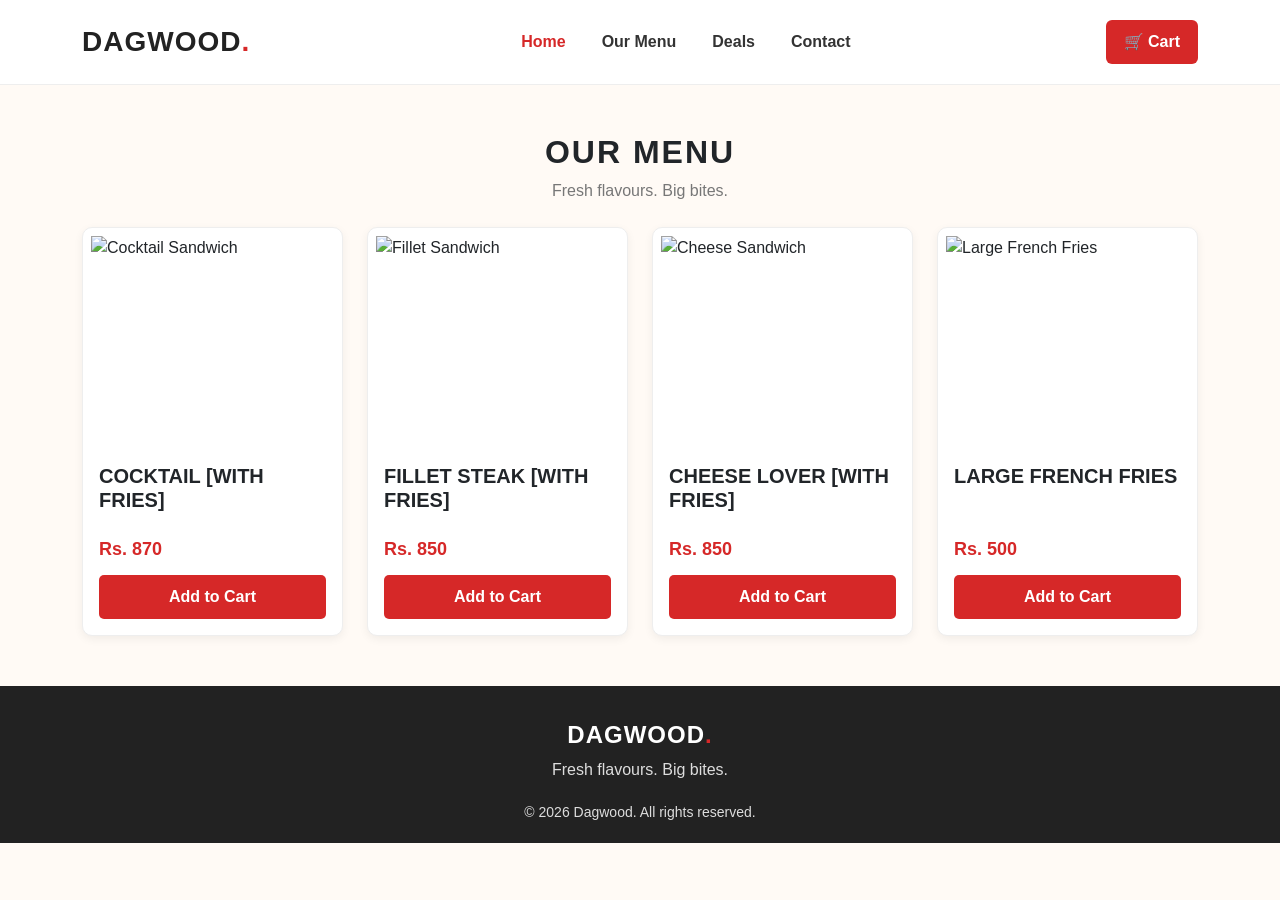
==== assignment-2/index.html @ e385b9f3 "init commit" ====
<!DOCTYPE html>
<html lang="en">
<head>
    <meta charset="UTF-8">
    <meta name="viewport" content="width=device-width, initial-scale=1.0">
    <title>Dagwood | Food Menu</title>

    <!-- Bootstrap CSS -->
    <link
        href="https://cdn.jsdelivr.net/npm/bootstrap@5.3.3/dist/css/bootstrap.min.css"
        rel="stylesheet">

    <!-- Our custom CSS -->
    <link rel="stylesheet" href="style.css">
</head>
<body>

    
<nav class="navbar navbar-expand-md dagwood-navbar">
    <div class="container">

        <!-- Logo / Brand -->
        <a class="navbar-brand" href="index.html">
            DAGWOOD<span>.</span>
        </a>

        <!-- Hamburger button for mobile -->
        <button class="navbar-toggler" type="button"
                data-bs-toggle="collapse"
                data-bs-target="#navbarMenu"
                aria-controls="navbarMenu"
                aria-expanded="false"
                aria-label="Toggle navigation">
            <span class="navbar-toggler-icon"></span>
        </button>

        <!-- Navigation links -->
        <div class="collapse navbar-collapse" id="navbarMenu">
            <ul class="navbar-nav mx-auto">
                <li class="nav-item">
                    <a class="nav-link active" href="index.html">Home</a>
                </li>

                <li class="nav-item">
                    <a class="nav-link" href="#menu">Our Menu</a>
                </li>

                <li class="nav-item">
                    <a class="nav-link" href="#deals">Deals</a>
                </li>

                <li class="nav-item">
                    <a class="nav-link" href="#contact">Contact</a>
                </li>
            </ul>

            <!-- Cart on the right -->
            <a class="cart-link" href="#cart">
                🛒 Cart
            </a>
        </div>

    </div>
</nav>

<!-- Bootstrap JavaScript: makes the hamburger button work -->
<script src="https://cdn.jsdelivr.net/npm/bootstrap@5.3.3/dist/js/bootstrap.bundle.min.js"></script>

<!---Product Grid-->
<main class="container my-5" id="menu">

    <div class="text-center mb-4">
        <h1 class="menu-title">OUR MENU</h1>
        <p class="menu-subtitle">Fresh flavours. Big bites.</p>
    </div>

    <div class="row g-4">

        <!-- Product 1 -->
        <div class="col-12 col-md-6 col-lg-3">
            <div class="product-card">
                <img src="Cocktail.jpg"
                     alt="Cocktail Sandwich">
                <div class="product-info">
                    <h5>COCKTAIL [WITH FRIES]</h5>
                    <p>Rs. 870</p>
                    <button class="add-btn">Add to Cart</button>
                </div>
            </div>
        </div>

        <!-- Product 2 -->
        <div class="col-12 col-md-6 col-lg-3">
            <div class="product-card">
                <img src="Fillet Steak.jpg"
                     alt="Fillet Sandwich">
                <div class="product-info">
                    <h5>FILLET STEAK [WITH FRIES]</h5>
                    <p>Rs. 850</p>
                    <button class="add-btn">Add to Cart</button>
                </div>
            </div>
        </div>

        <!-- Product 3 -->
        <div class="col-12 col-md-6 col-lg-3">
            <div class="product-card">
                <img src="Cheese Lover.jpg"
                     alt="Cheese Sandwich">
                <div class="product-info">
                    <h5>CHEESE LOVER [WITH FRIES]</h5>
                    <p>Rs. 850</p>
                    <button class="add-btn">Add to Cart</button>
                </div>
            </div>
        </div>

        <!-- Product 4 -->
        <div class="col-12 col-md-6 col-lg-3">
            <div class="product-card">
                <img src="Large Fries.jpg"
                     alt="Large French Fries">
                <div class="product-info">
                    <h5>LARGE FRENCH FRIES</h5>
                    <p>Rs. 500</p>
                    <button class="add-btn">Add to Cart</button>
                </div>
            </div>
        </div>

    </div>
</main>





</body>
<footer class="site-footer" id="contact">
    <div class="container text-center">
        <h4>DAGWOOD<span>.</span></h4>
        <p>Fresh flavours. Big bites.</p>
        <p class="copyright">
            &copy; 2026 Dagwood. All rights reserved.
        </p>
    </div>
</footer>

</html>
---- assignment-2/style.css ----
/* Basic page styling */
body {
    margin: 0;
    font-family: Arial, sans-serif;
    background-color: #fffaf5;
}

/* Navbar */
.dagwood-navbar {
    background-color: #ffffff;
    padding: 16px 0;
    border-bottom: 1px solid #eeeeee;
}

/* Brand name */
.navbar-brand {
    font-size: 28px;
    font-weight: 800;
    color: #222222;
    letter-spacing: 1px;
}

.navbar-brand span {
    color: #d62828;
}

/* Navigation links */
.navbar-nav .nav-link {
    color: #333333;
    font-weight: 600;
    margin: 0 10px;
}

.navbar-nav .nav-link:hover,
.navbar-nav .nav-link.active {
    color: #d62828;
}

/* Cart */
.cart-link {
    text-decoration: none;
    color: #ffffff;
    background-color: #d62828;
    padding: 10px 18px;
    border-radius: 6px;
    font-weight: 600;
}

/* Hamburger button */
.navbar-toggler {
    border-color: #dddddd;
}

.navbar-toggler:focus {
    box-shadow: none;
}

/* Mobile navbar */
@media (max-width: 767.98px) {
    .navbar-collapse {
        padding-top: 15px;
    }

    .navbar-nav .nav-link {
        margin: 5px 0;
    }

    .cart-link {
        display: inline-block;
        margin-top: 10px;
    }
}


/* Menu heading */
.menu-title {
    font-size: 32px;
    font-weight: 800;
    letter-spacing: 2px;
}

.menu-subtitle {
    color: #777777;
}

/* Product card */
.product-card {
    height: 100%;
    display: flex;
    flex-direction: column;
    background-color: #ffffff;
    border: 1px solid #eeeeee;
    border-radius: 10px;
    overflow: hidden;
    box-shadow: 0 3px 10px rgba(0, 0, 0, 0.06);
}

.product-card:hover {
    transform: translateY(-4px);
}

/* Product image */
.product-card img {
    width: 100%;
    height: 220px;
    object-fit: contain;
    display: block;
    padding: 8px;
}


/* Product details */
.product-info {
    padding: 16px;
    display: flex;
    flex-direction: column;
    flex-grow: 1;
}

/* Give every product name the same height */
.product-info h5 {
    font-weight: 700;
    margin-bottom: 12px;
    min-height: 3em;
}

/* Price */
.product-info p {
    color: #d62828;
    font-size: 18px;
    font-weight: 700;
    margin-bottom: 12px;
}

/* Keep buttons aligned at the bottom */
.add-btn {
    width: 100%;
    margin-top: auto;
    padding: 10px;
    background-color: #d62828;
    color: white;
    border: none;
    border-radius: 5px;
    font-weight: 600;
    cursor: pointer;
}

.add-btn:hover {
    background-color: #a91e1e;
}


/* Add to Cart button */
.add-btn {
    width: 100%;
    padding: 10px;
    background-color: #d62828;
    color: white;
    border: none;
    border-radius: 5px;
    font-weight: 600;
    cursor: pointer;
}

.add-btn:hover {
    background-color: #a91e1e;
}


/* Footer */
.site-footer {
    background-color: #222222;
    color: #ffffff;
    padding: 35px 0 20px;
    margin-top: 50px;
}

.site-footer h4 {
    font-weight: 800;
    letter-spacing: 1px;
}

.site-footer h4 span {
    color: #d62828;
}

.site-footer p {
    color: #dddddd;
}

.site-footer .copyright {
    font-size: 14px;
    margin-top: 20px;
    margin-bottom: 0;
}
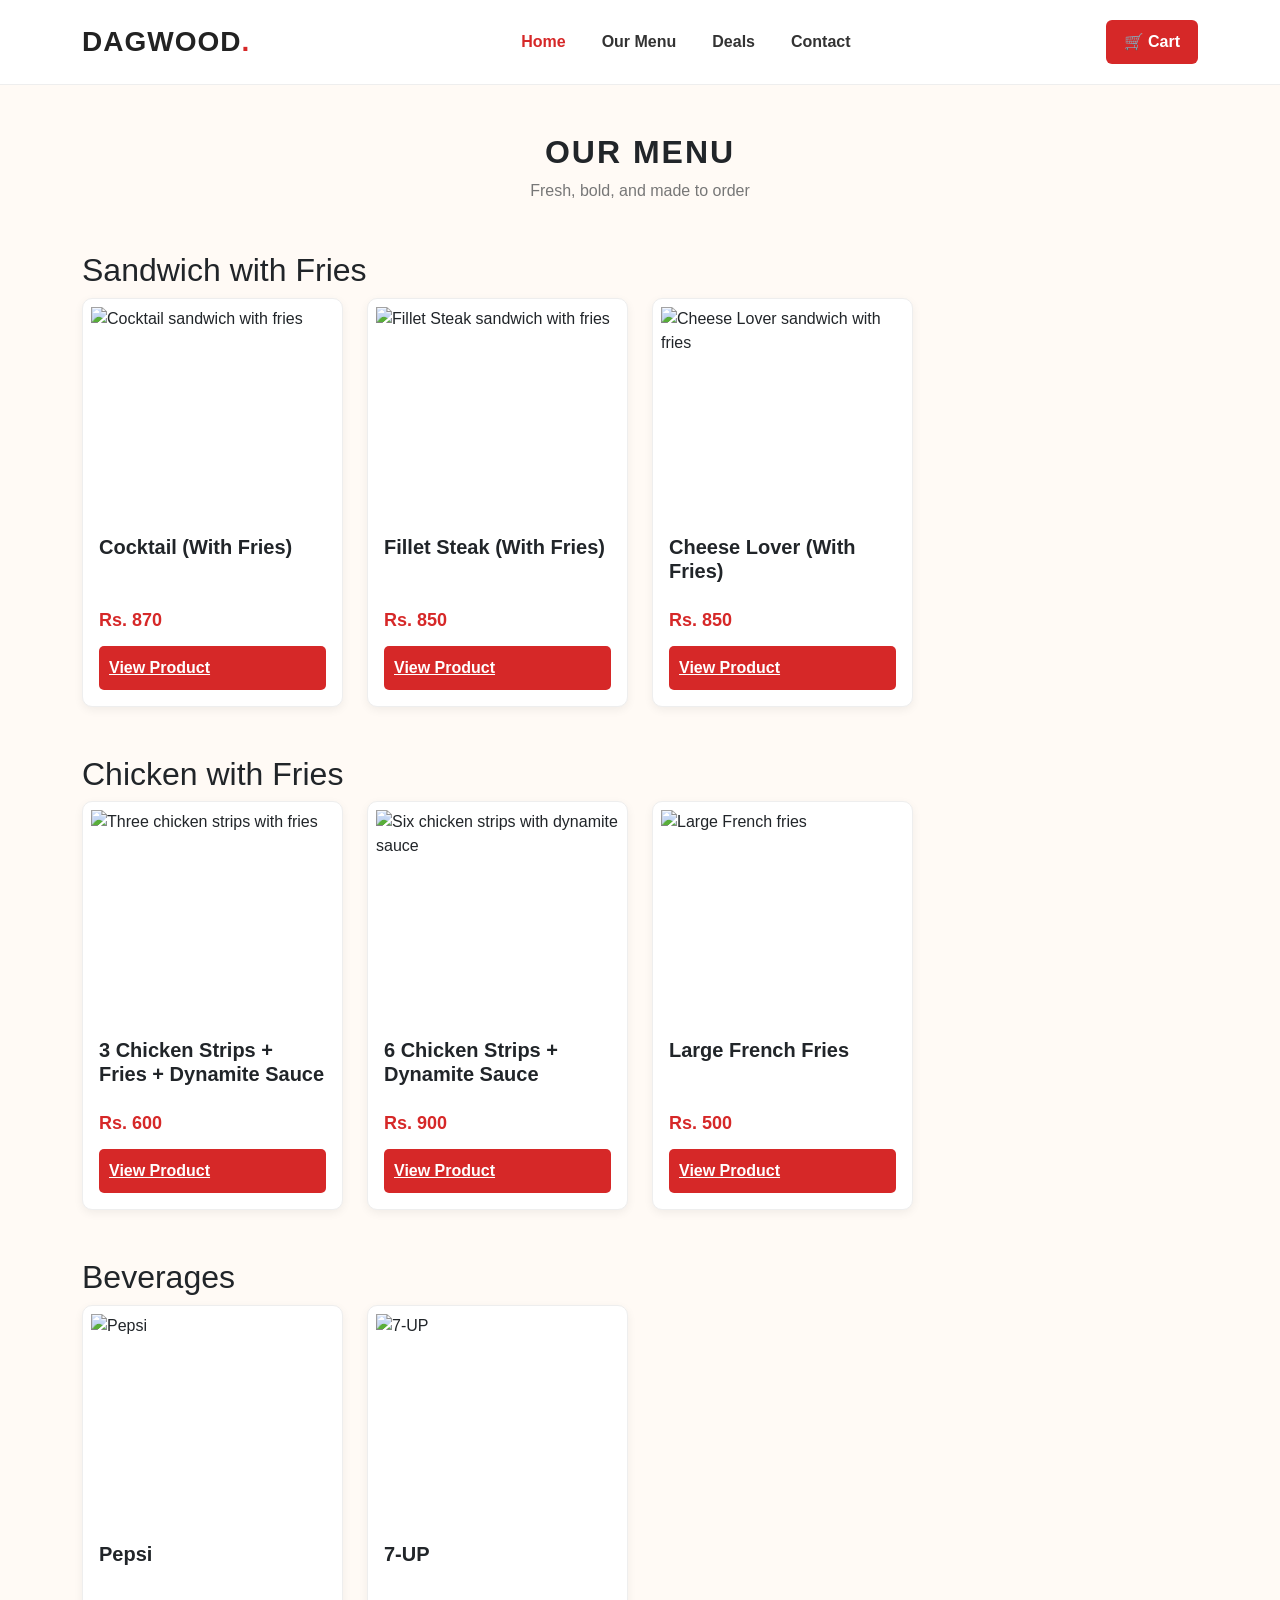
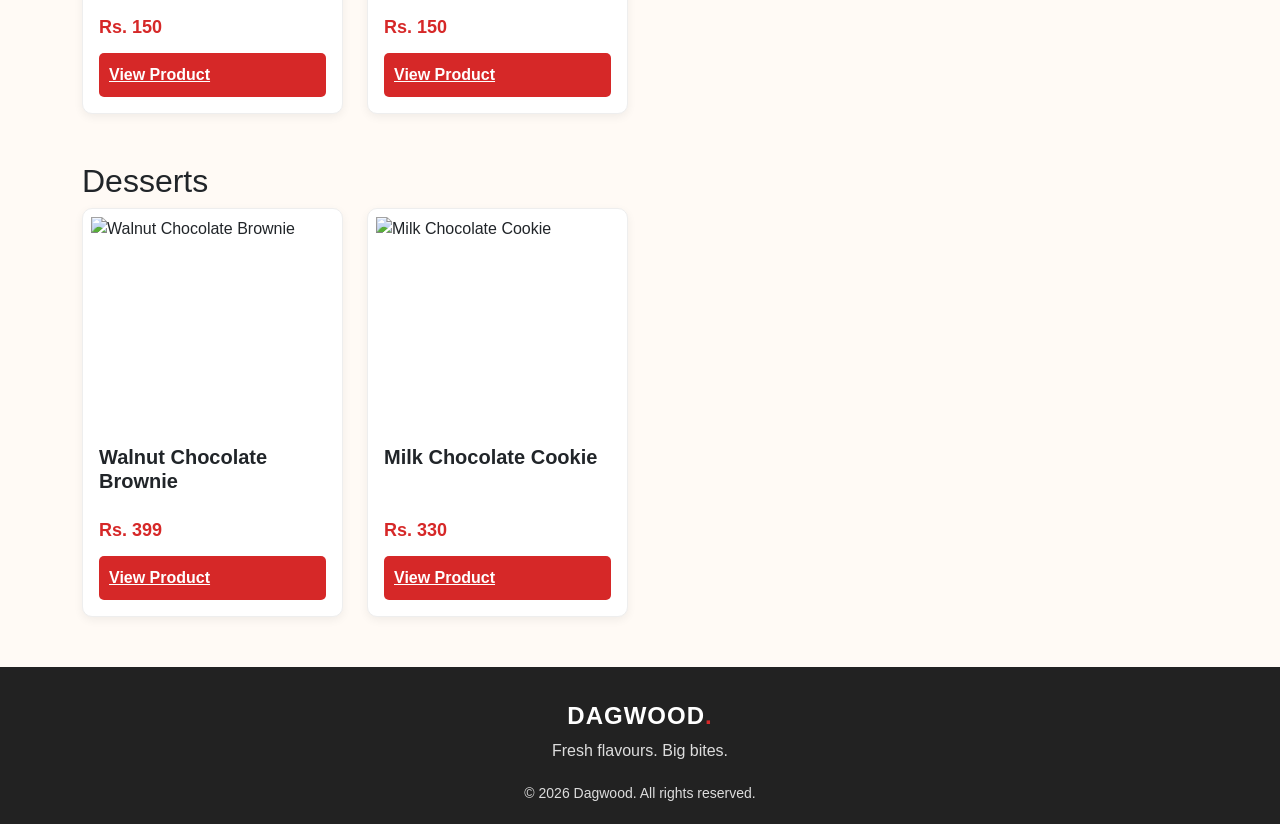
==== commit bdc8a189: "replaced main section" ====
--- a/assignment-2/index.html
+++ b/assignment-2/index.html
@@ -70,68 +70,188 @@
 <!---Product Grid-->
 <main class="container my-5" id="menu">
 
-    <div class="text-center mb-4">
+    <div class="text-center mb-5">
         <h1 class="menu-title">OUR MENU</h1>
-        <p class="menu-subtitle">Fresh flavours. Big bites.</p>
+        <p class="menu-subtitle">
+            Fresh, bold, and made to order
+        </p>
     </div>
 
-    <div class="row g-4">
-
-        <!-- Product 1 -->
-        <div class="col-12 col-md-6 col-lg-3">
-            <div class="product-card">
-                <img src="Cocktail.jpg"
-                     alt="Cocktail Sandwich">
-                <div class="product-info">
-                    <h5>COCKTAIL [WITH FRIES]</h5>
-                    <p>Rs. 870</p>
-                    <button class="add-btn">Add to Cart</button>
-                </div>
-            </div>
-        </div>
-
-        <!-- Product 2 -->
-        <div class="col-12 col-md-6 col-lg-3">
-            <div class="product-card">
-                <img src="Fillet Steak.jpg"
-                     alt="Fillet Sandwich">
-                <div class="product-info">
-                    <h5>FILLET STEAK [WITH FRIES]</h5>
-                    <p>Rs. 850</p>
-                    <button class="add-btn">Add to Cart</button>
-                </div>
-            </div>
-        </div>
-
-        <!-- Product 3 -->
-        <div class="col-12 col-md-6 col-lg-3">
-            <div class="product-card">
-                <img src="Cheese Lover.jpg"
-                     alt="Cheese Sandwich">
-                <div class="product-info">
-                    <h5>CHEESE LOVER [WITH FRIES]</h5>
-                    <p>Rs. 850</p>
-                    <button class="add-btn">Add to Cart</button>
-                </div>
-            </div>
-        </div>
-
-        <!-- Product 4 -->
-        <div class="col-12 col-md-6 col-lg-3">
-            <div class="product-card">
-                <img src="Large Fries.jpg"
-                     alt="Large French Fries">
-                <div class="product-info">
-                    <h5>LARGE FRENCH FRIES</h5>
-                    <p>Rs. 500</p>
-                    <button class="add-btn">Add to Cart</button>
-                </div>
-            </div>
-        </div>
-
-    </div>
+    <!-- CATEGORY 1: SANDWICHES -->
+    <section class="menu-category mb-5" id="sandwiches">
+        <h2 class="category-title">Sandwich with Fries</h2>
+
+        <div class="row g-4">
+
+            <div class="col-12 col-md-6 col-lg-3">
+                <div class="product-card">
+                    <img src="images/cocktail.jpg"
+                         alt="Cocktail sandwich with fries">
+                    <div class="product-info">
+                        <h5>Cocktail (With Fries)</h5>
+                        <p>Rs. 870</p>
+                        <a href="product.html" class="add-btn">
+                            View Product
+                        </a>
+                    </div>
+                </div>
+            </div>
+
+            <div class="col-12 col-md-6 col-lg-3">
+                <div class="product-card">
+                    <img src="images/fillet-steak.jpg"
+                         alt="Fillet Steak sandwich with fries">
+                    <div class="product-info">
+                        <h5>Fillet Steak (With Fries)</h5>
+                        <p>Rs. 850</p>
+                        <a href="product.html" class="add-btn">
+                            View Product
+                        </a>
+                    </div>
+                </div>
+            </div>
+
+            <div class="col-12 col-md-6 col-lg-3">
+                <div class="product-card">
+                    <img src="images/cheese-lover.jpg"
+                         alt="Cheese Lover sandwich with fries">
+                    <div class="product-info">
+                        <h5>Cheese Lover (With Fries)</h5>
+                        <p>Rs. 850</p>
+                        <a href="product.html" class="add-btn">
+                            View Product
+                        </a>
+                    </div>
+                </div>
+            </div>
+
+        </div>
+    </section>
+
+    <!-- CATEGORY 2: CHICKEN AND FRIES -->
+    <section class="menu-category mb-5" id="chicken">
+        <h2 class="category-title">Chicken with Fries</h2>
+
+        <div class="row g-4">
+
+            <div class="col-12 col-md-6 col-lg-3">
+                <div class="product-card">
+                    <img src="images/chicken-strips-3.jpg"
+                         alt="Three chicken strips with fries">
+                    <div class="product-info">
+                        <h5>3 Chicken Strips + Fries + Dynamite Sauce</h5>
+                        <p>Rs. 600</p>
+                        <a href="product.html" class="add-btn">
+                            View Product
+                        </a>
+                    </div>
+                </div>
+            </div>
+
+            <div class="col-12 col-md-6 col-lg-3">
+                <div class="product-card">
+                    <img src="images/chicken-strips-6.jpg"
+                         alt="Six chicken strips with dynamite sauce">
+                    <div class="product-info">
+                        <h5>6 Chicken Strips + Dynamite Sauce</h5>
+                        <p>Rs. 900</p>
+                        <a href="product.html" class="add-btn">
+                            View Product
+                        </a>
+                    </div>
+                </div>
+            </div>
+
+            <div class="col-12 col-md-6 col-lg-3">
+                <div class="product-card">
+                    <img src="images/large-fries.jpg"
+                         alt="Large French fries">
+                    <div class="product-info">
+                        <h5>Large French Fries</h5>
+                        <p>Rs. 500</p>
+                        <a href="product.html" class="add-btn">
+                            View Product
+                        </a>
+                    </div>
+                </div>
+            </div>
+
+        </div>
+    </section>
+
+    <!-- CATEGORY 3: BEVERAGES -->
+    <section class="menu-category mb-5" id="beverages">
+        <h2 class="category-title">Beverages</h2>
+
+        <div class="row g-4">
+
+            <div class="col-12 col-md-6 col-lg-3">
+                <div class="product-card">
+                    <img src="images/pepsi.jpg" alt="Pepsi">
+                    <div class="product-info">
+                        <h5>Pepsi</h5>
+                        <p>Rs. 150</p>
+                        <a href="product.html" class="add-btn">
+                            View Product
+                        </a>
+                    </div>
+                </div>
+            </div>
+
+            <div class="col-12 col-md-6 col-lg-3">
+                <div class="product-card">
+                    <img src="images/7up.jpg" alt="7-UP">
+                    <div class="product-info">
+                        <h5>7-UP</h5>
+                        <p>Rs. 150</p>
+                        <a href="product.html" class="add-btn">
+                            View Product
+                        </a>
+                    </div>
+                </div>
+            </div>
+
+        </div>
+    </section>
+
+    <!-- CATEGORY 4: DESSERTS -->
+    <section class="menu-category mb-5" id="desserts">
+        <h2 class="category-title">Desserts</h2>
+
+        <div class="row g-4">
+
+            <div class="col-12 col-md-6 col-lg-3">
+                <div class="product-card">
+                    <img src="images/walnut-brownie.jpg"
+                         alt="Walnut Chocolate Brownie">
+                    <div class="product-info">
+                        <h5>Walnut Chocolate Brownie</h5>
+                        <p>Rs. 399</p>
+                        <a href="product.html" class="add-btn">
+                            View Product
+                        </a>
+                    </div>
+                </div>
+            </div>
+
+            <div class="col-12 col-md-6 col-lg-3">
+                <div class="product-card">
+                    <img src="images/chocolate-cookie.jpg"
+                         alt="Milk Chocolate Cookie">
+                    <div class="product-info">
+                        <h5>Milk Chocolate Cookie</h5>
+                        <p>Rs. 330</p>
+                        <a href="product.html" class="add-btn">
+                            View Product
+                        </a>
+                    </div>
+                </div>
+            </div>
+
+        </div>
+    </section>
+
 </main>
-
 
 
 
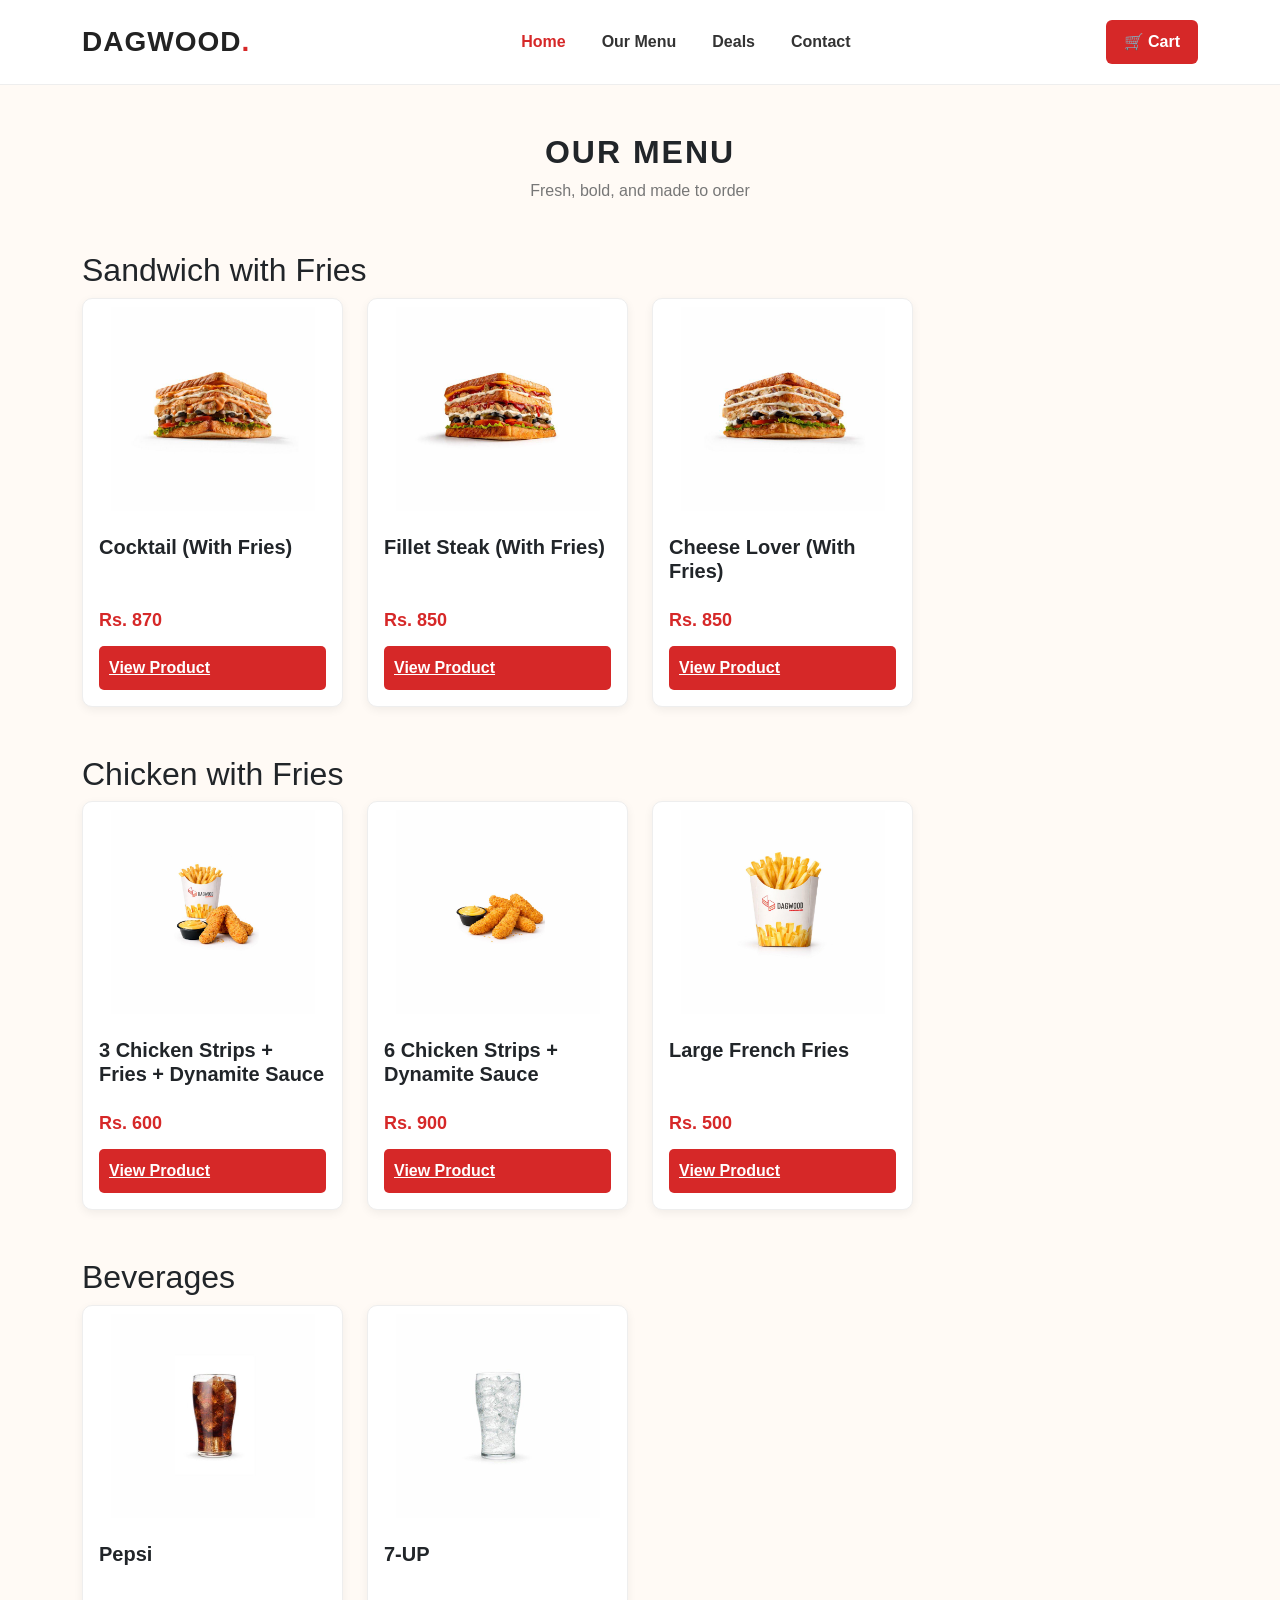
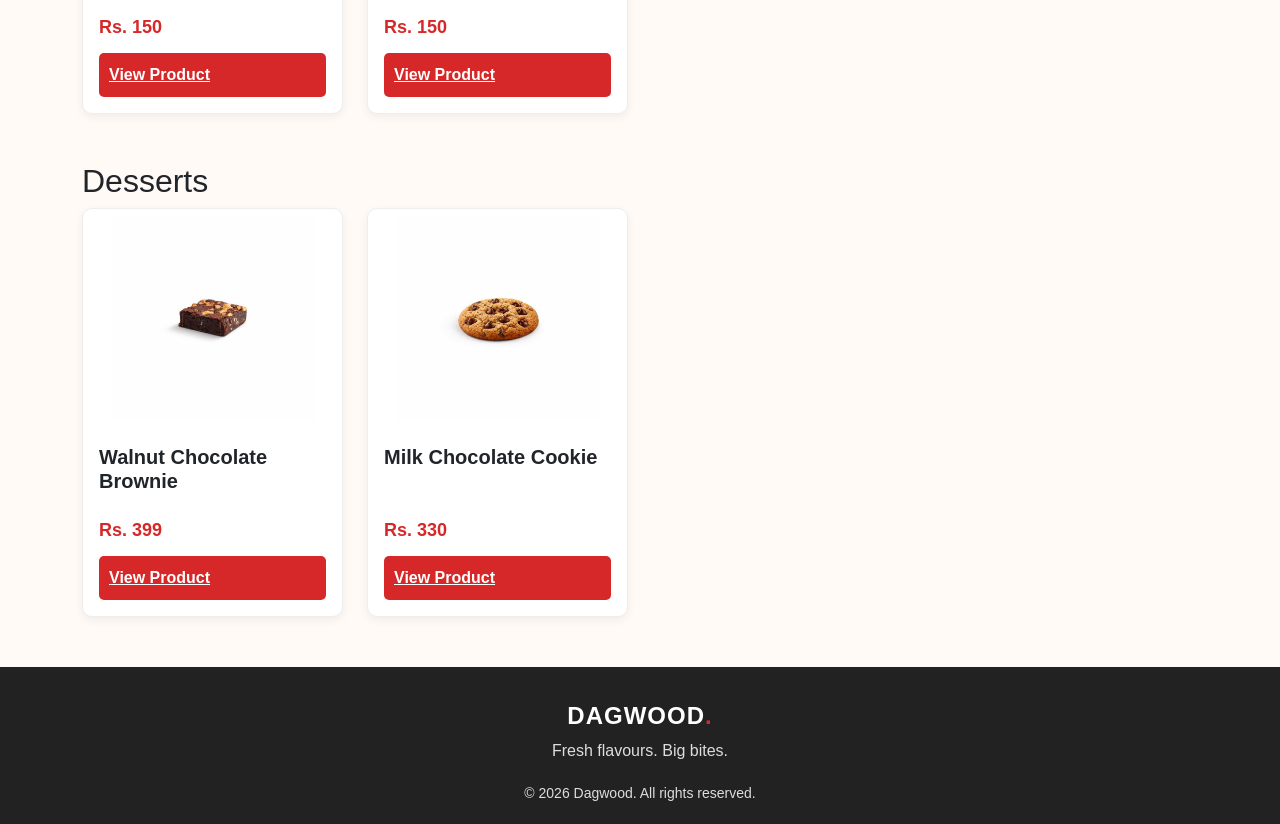
==== commit 24a250c3: "replaced imgs w ref site ones" ====
--- a/assignment-2/index.html
+++ b/assignment-2/index.html
@@ -85,7 +85,7 @@
 
             <div class="col-12 col-md-6 col-lg-3">
                 <div class="product-card">
-                    <img src="images/cocktail.jpg"
+                    <img src="Cocktail.jpg"
                          alt="Cocktail sandwich with fries">
                     <div class="product-info">
                         <h5>Cocktail (With Fries)</h5>
@@ -99,7 +99,7 @@
 
             <div class="col-12 col-md-6 col-lg-3">
                 <div class="product-card">
-                    <img src="images/fillet-steak.jpg"
+                    <img src="Fillet Steak.jpg"
                          alt="Fillet Steak sandwich with fries">
                     <div class="product-info">
                         <h5>Fillet Steak (With Fries)</h5>
@@ -113,7 +113,7 @@
 
             <div class="col-12 col-md-6 col-lg-3">
                 <div class="product-card">
-                    <img src="images/cheese-lover.jpg"
+                    <img src="Cheese Lover.jpg"
                          alt="Cheese Lover sandwich with fries">
                     <div class="product-info">
                         <h5>Cheese Lover (With Fries)</h5>
@@ -136,7 +136,7 @@
 
             <div class="col-12 col-md-6 col-lg-3">
                 <div class="product-card">
-                    <img src="images/chicken-strips-3.jpg"
+                    <img src="chicken tenders + fries.jpg"
                          alt="Three chicken strips with fries">
                     <div class="product-info">
                         <h5>3 Chicken Strips + Fries + Dynamite Sauce</h5>
@@ -150,7 +150,7 @@
 
             <div class="col-12 col-md-6 col-lg-3">
                 <div class="product-card">
-                    <img src="images/chicken-strips-6.jpg"
+                    <img src="chicken tenders6.jpg"
                          alt="Six chicken strips with dynamite sauce">
                     <div class="product-info">
                         <h5>6 Chicken Strips + Dynamite Sauce</h5>
@@ -164,7 +164,7 @@
 
             <div class="col-12 col-md-6 col-lg-3">
                 <div class="product-card">
-                    <img src="images/large-fries.jpg"
+                    <img src="Large Fries.jpg"
                          alt="Large French fries">
                     <div class="product-info">
                         <h5>Large French Fries</h5>
@@ -187,7 +187,7 @@
 
             <div class="col-12 col-md-6 col-lg-3">
                 <div class="product-card">
-                    <img src="images/pepsi.jpg" alt="Pepsi">
+                    <img src="pepsi.jpg" alt="Pepsi">
                     <div class="product-info">
                         <h5>Pepsi</h5>
                         <p>Rs. 150</p>
@@ -200,7 +200,7 @@
 
             <div class="col-12 col-md-6 col-lg-3">
                 <div class="product-card">
-                    <img src="images/7up.jpg" alt="7-UP">
+                    <img src="7up.jpg" alt="7-UP">
                     <div class="product-info">
                         <h5>7-UP</h5>
                         <p>Rs. 150</p>
@@ -222,7 +222,7 @@
 
             <div class="col-12 col-md-6 col-lg-3">
                 <div class="product-card">
-                    <img src="images/walnut-brownie.jpg"
+                    <img src="Walnut Brownie.jpg"
                          alt="Walnut Chocolate Brownie">
                     <div class="product-info">
                         <h5>Walnut Chocolate Brownie</h5>
@@ -236,7 +236,7 @@
 
             <div class="col-12 col-md-6 col-lg-3">
                 <div class="product-card">
-                    <img src="images/chocolate-cookie.jpg"
+                    <img src="milk chocolate cookie.jpg"
                          alt="Milk Chocolate Cookie">
                     <div class="product-info">
                         <h5>Milk Chocolate Cookie</h5>
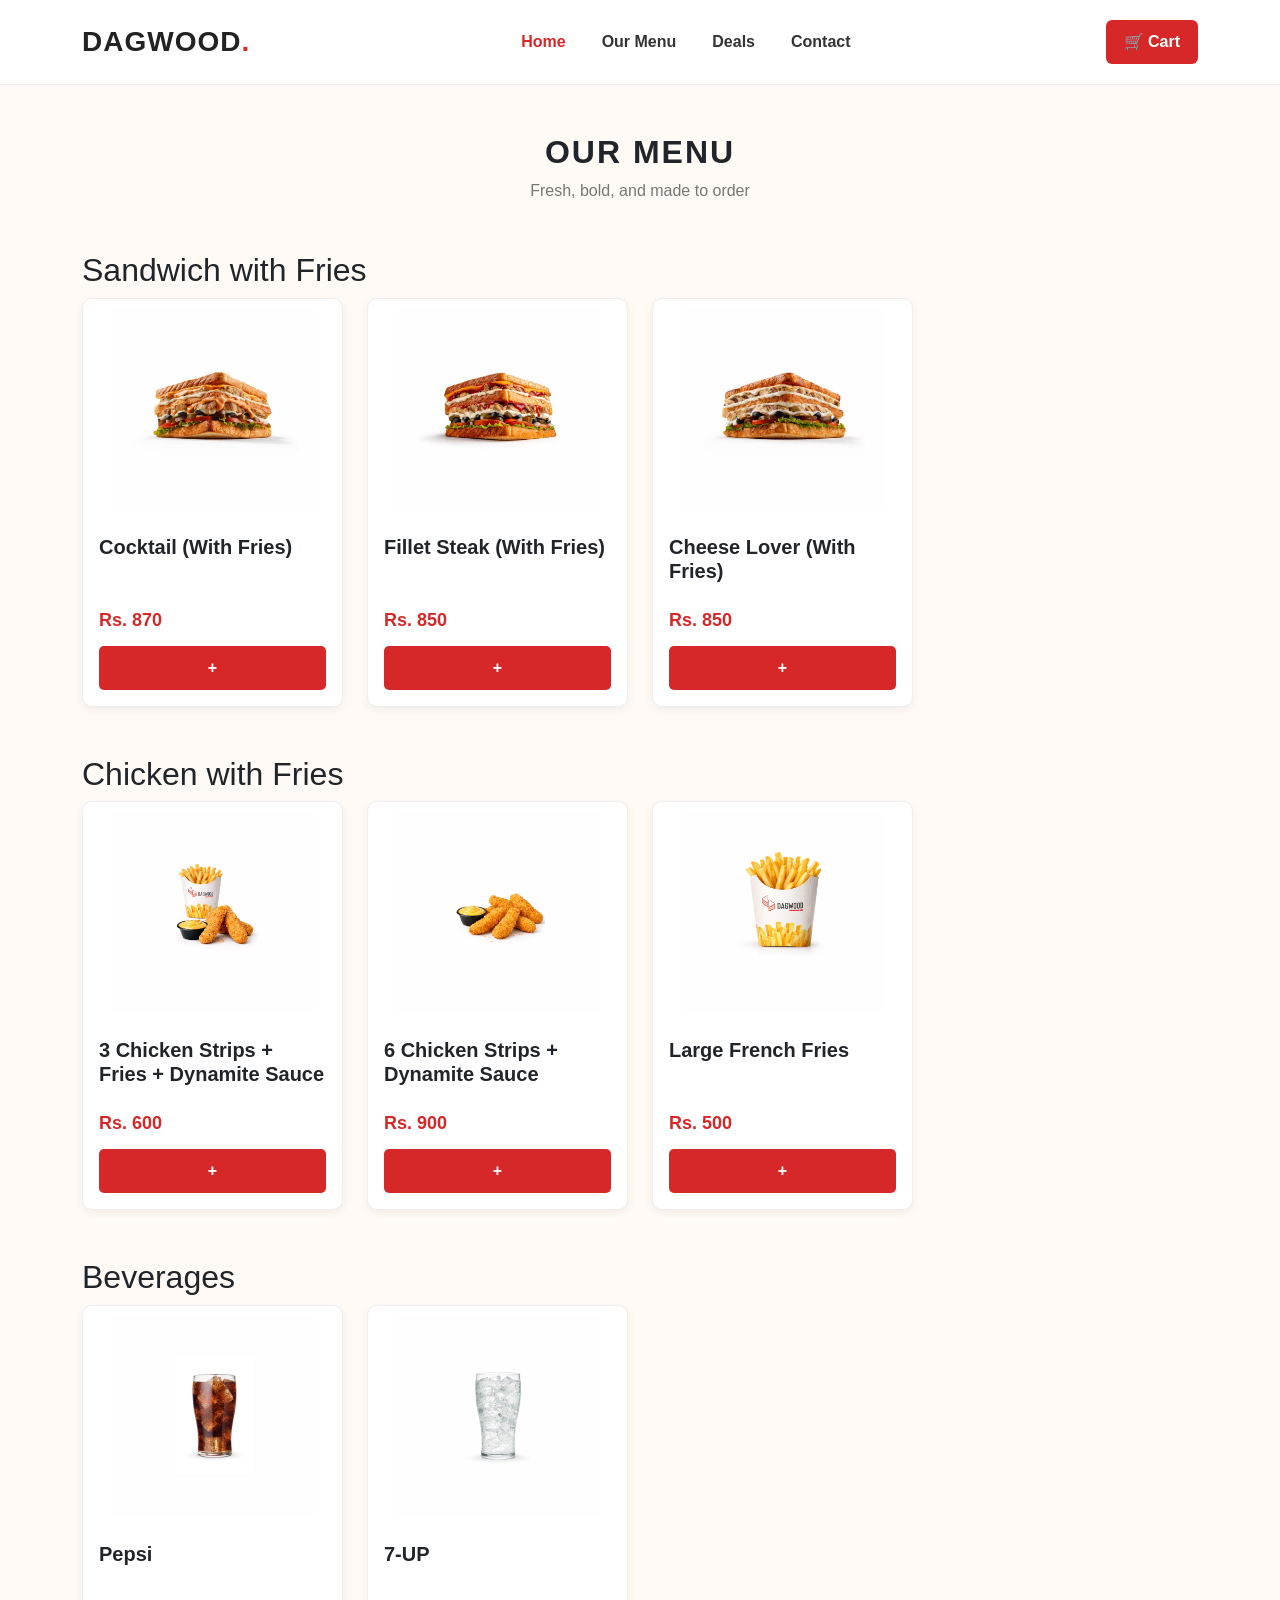
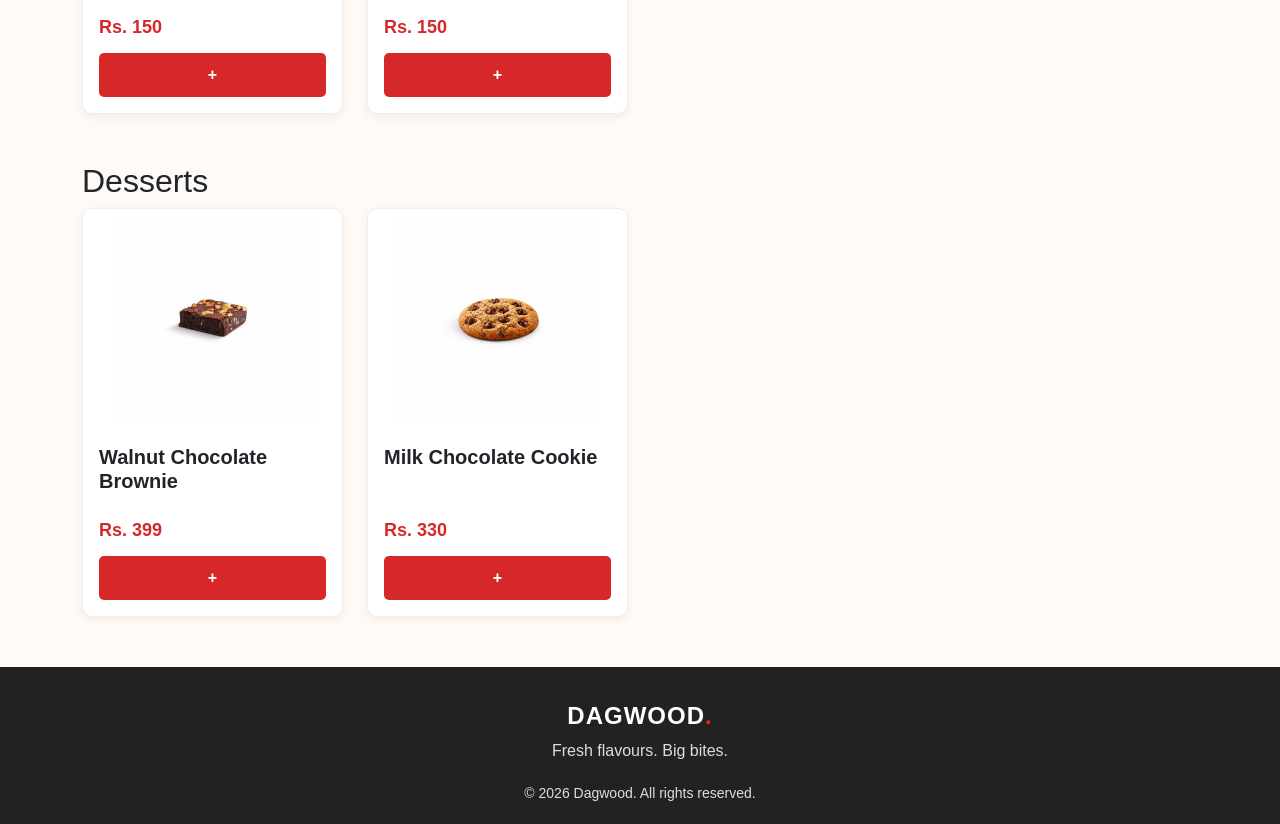
==== commit 7e7c2b17: "fixed alot of mistakes" ====
--- a/assignment-2/index.html
+++ b/assignment-2/index.html
@@ -64,9 +64,6 @@
     </div>
 </nav>
 
-<!-- Bootstrap JavaScript: makes the hamburger button work -->
-<script src="https://cdn.jsdelivr.net/npm/bootstrap@5.3.3/dist/js/bootstrap.bundle.min.js"></script>
-
 <!---Product Grid-->
 <main class="container my-5" id="menu">
 
@@ -85,42 +82,45 @@
 
             <div class="col-12 col-md-6 col-lg-3">
                 <div class="product-card">
-                    <img src="Cocktail.jpg"
+                    <img src="imgs/Cocktail.jpg"
                          alt="Cocktail sandwich with fries">
                     <div class="product-info">
                         <h5>Cocktail (With Fries)</h5>
-                        <p>Rs. 870</p>
-                        <a href="product.html" class="add-btn">
-                            View Product
-                        </a>
-                    </div>
-                </div>
-            </div>
-
-            <div class="col-12 col-md-6 col-lg-3">
-                <div class="product-card">
-                    <img src="Fillet Steak.jpg"
+                        <div class="product-price-row">
+    <p>Rs. 870</p>
+    <button class="add-btn" type="button"
+            aria-label="Add Cocktail to cart">+</button>
+</div>
+                    </div>
+                </div>
+            </div>
+
+            <div class="col-12 col-md-6 col-lg-3">
+                <div class="product-card">
+                    <img src="imgs/Fillet Steak.jpg"
                          alt="Fillet Steak sandwich with fries">
                     <div class="product-info">
                         <h5>Fillet Steak (With Fries)</h5>
-                        <p>Rs. 850</p>
-                        <a href="product.html" class="add-btn">
-                            View Product
-                        </a>
-                    </div>
-                </div>
-            </div>
-
-            <div class="col-12 col-md-6 col-lg-3">
-                <div class="product-card">
-                    <img src="Cheese Lover.jpg"
+                        <div class="product-price-row">
+    <p>Rs. 850</p>
+    <button class="add-btn" type="button"
+            aria-label="Add Fillet Steak to cart">+</button>
+</div>
+                    </div>
+                </div>
+            </div>
+
+            <div class="col-12 col-md-6 col-lg-3">
+                <div class="product-card">
+                    <img src="imgs/Cheese Lover.jpg"
                          alt="Cheese Lover sandwich with fries">
                     <div class="product-info">
                         <h5>Cheese Lover (With Fries)</h5>
-                        <p>Rs. 850</p>
-                        <a href="product.html" class="add-btn">
-                            View Product
-                        </a>
+                        <div class="product-price-row">
+    <p>Rs. 850</p>
+    <button class="add-btn" type="button"
+            aria-label="Add Cheese Lover to cart">+</button>
+</div>
                     </div>
                 </div>
             </div>
@@ -136,42 +136,46 @@
 
             <div class="col-12 col-md-6 col-lg-3">
                 <div class="product-card">
-                    <img src="chicken tenders + fries.jpg"
+                    <img src="imgs/chicken tenders + fries.jpg"
                          alt="Three chicken strips with fries">
                     <div class="product-info">
                         <h5>3 Chicken Strips + Fries + Dynamite Sauce</h5>
-                        <p>Rs. 600</p>
-                        <a href="product.html" class="add-btn">
-                            View Product
-                        </a>
-                    </div>
-                </div>
-            </div>
-
-            <div class="col-12 col-md-6 col-lg-3">
-                <div class="product-card">
-                    <img src="chicken tenders6.jpg"
+                        <div class="product-price-row">
+                            <p>Rs. 600</p>
+                            <button class="add-btn" type="button"
+                                aria-label="Add 3 chicken strips to cart">+</button>
+                            </div>
+                    </div>
+                </div>
+            </div>
+
+            <div class="col-12 col-md-6 col-lg-3">
+                <div class="product-card">
+                    <img src="imgs/chicken tenders6.jpg"
                          alt="Six chicken strips with dynamite sauce">
                     <div class="product-info">
                         <h5>6 Chicken Strips + Dynamite Sauce</h5>
-                        <p>Rs. 900</p>
-                        <a href="product.html" class="add-btn">
-                            View Product
-                        </a>
-                    </div>
-                </div>
-            </div>
-
-            <div class="col-12 col-md-6 col-lg-3">
-                <div class="product-card">
-                    <img src="Large Fries.jpg"
-                         alt="Large French fries">
+                        <div class="product-price-row">
+                            <p>Rs. 900</p>
+                            <button class="add-btn" type="button"
+                                aria-label="Add 6 chicken strips to cart">+</button>
+                        </div>
+                    </div>
+                </div>
+            </div>
+
+            <div class="col-12 col-md-6 col-lg-3">
+                <div class="product-card">
+                    <img src="imgs/Large Fries.jpg" alt="Large French fries">
+
                     <div class="product-info">
                         <h5>Large French Fries</h5>
-                        <p>Rs. 500</p>
-                        <a href="product.html" class="add-btn">
-                            View Product
-                        </a>
+
+                            <div class="product-price-row">
+                                <p>Rs. 500</p>
+                                <button class="add-btn" type="button"
+                                    aria-label="Add Large Fries to cart">+</button>
+                            </div>
                     </div>
                 </div>
             </div>
@@ -187,26 +191,28 @@
 
             <div class="col-12 col-md-6 col-lg-3">
                 <div class="product-card">
-                    <img src="pepsi.jpg" alt="Pepsi">
+                    <img src="imgs/pepsi.jpg" alt="Pepsi">
                     <div class="product-info">
                         <h5>Pepsi</h5>
-                        <p>Rs. 150</p>
-                        <a href="product.html" class="add-btn">
-                            View Product
-                        </a>
-                    </div>
-                </div>
-            </div>
-
-            <div class="col-12 col-md-6 col-lg-3">
-                <div class="product-card">
-                    <img src="7up.jpg" alt="7-UP">
+                        <div class="product-price-row">
+    <p>Rs. 150</p>
+    <button class="add-btn" type="button"
+            aria-label="Add Pepsi to cart">+</button>
+</div>
+                    </div>
+                </div>
+            </div>
+
+            <div class="col-12 col-md-6 col-lg-3">
+                <div class="product-card">
+                    <img src="imgs/7up.jpg" alt="7-UP">
                     <div class="product-info">
                         <h5>7-UP</h5>
-                        <p>Rs. 150</p>
-                        <a href="product.html" class="add-btn">
-                            View Product
-                        </a>
+                       <div class="product-price-row">
+    <p>Rs. 150</p>
+    <button class="add-btn" type="button"
+            aria-label="Add 7-UP to cart">+</button>
+</div>
                     </div>
                 </div>
             </div>
@@ -222,28 +228,30 @@
 
             <div class="col-12 col-md-6 col-lg-3">
                 <div class="product-card">
-                    <img src="Walnut Brownie.jpg"
+                    <img src="imgs/Walnut Brownie.jpg"
                          alt="Walnut Chocolate Brownie">
                     <div class="product-info">
                         <h5>Walnut Chocolate Brownie</h5>
-                        <p>Rs. 399</p>
-                        <a href="product.html" class="add-btn">
-                            View Product
-                        </a>
-                    </div>
-                </div>
-            </div>
-
-            <div class="col-12 col-md-6 col-lg-3">
-                <div class="product-card">
-                    <img src="milk chocolate cookie.jpg"
+                        <div class="product-price-row">
+    <p>Rs. 399</p>
+    <button class="add-btn" type="button"
+            aria-label="Add Walnut Chocolate Brownie to cart">+</button>
+</div>
+                    </div>
+                </div>
+            </div>
+
+            <div class="col-12 col-md-6 col-lg-3">
+                <div class="product-card">
+                    <img src="imgs/milk chocolate cookie.jpg"
                          alt="Milk Chocolate Cookie">
                     <div class="product-info">
                         <h5>Milk Chocolate Cookie</h5>
-                        <p>Rs. 330</p>
-                        <a href="product.html" class="add-btn">
-                            View Product
-                        </a>
+                        <div class="product-price-row">
+    <p>Rs. 330</p>
+    <button class="add-btn" type="button"
+            aria-label="Add Milk Chocolate Cookie to cart">+</button>
+</div>
                     </div>
                 </div>
             </div>
@@ -255,8 +263,6 @@
 
 
 
-
-</body>
 <footer class="site-footer" id="contact">
     <div class="container text-center">
         <h4>DAGWOOD<span>.</span></h4>
@@ -267,5 +273,11 @@
     </div>
 </footer>
 
+<!-- Bootstrap JavaScript: makes the hamburger button work -->
+<script src="https://cdn.jsdelivr.net/npm/bootstrap@5.3.3/dist/js/bootstrap.bundle.min.js"></script>
+
+</body>
+
+
 </html>
 
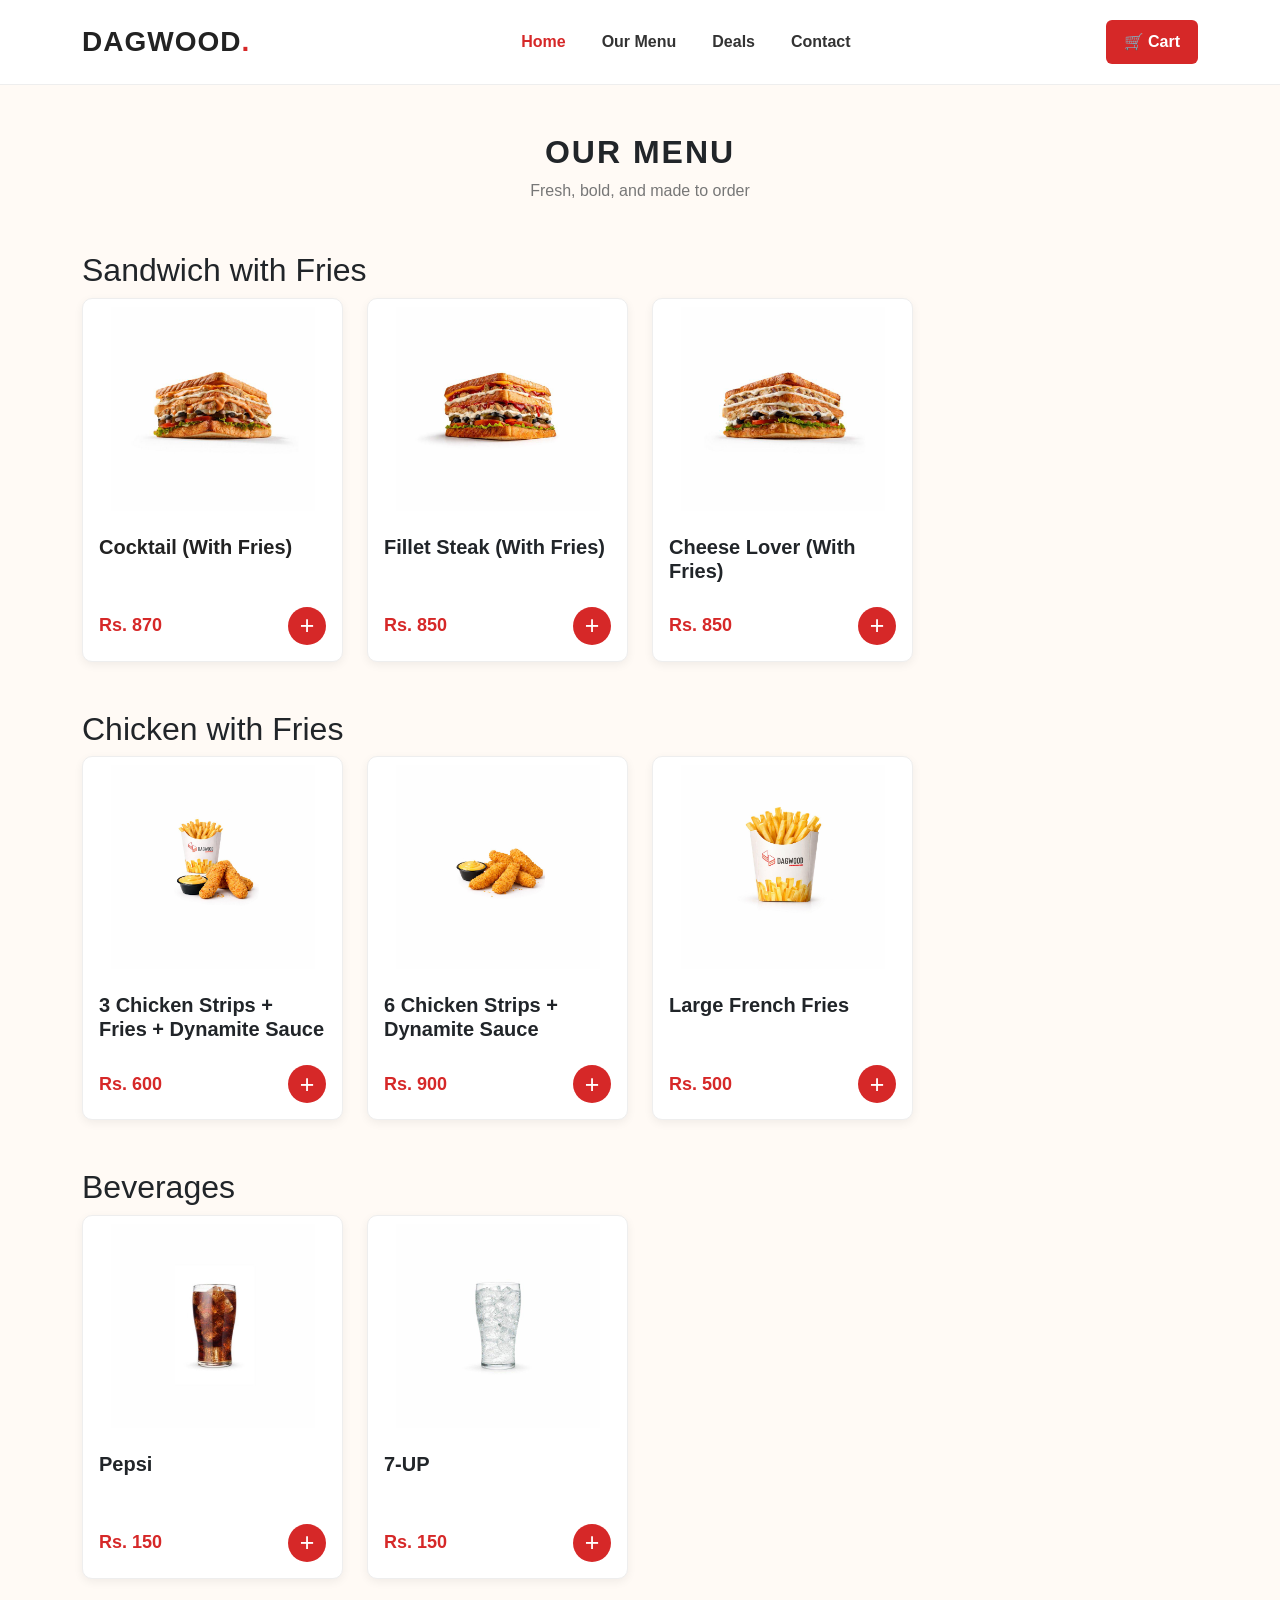
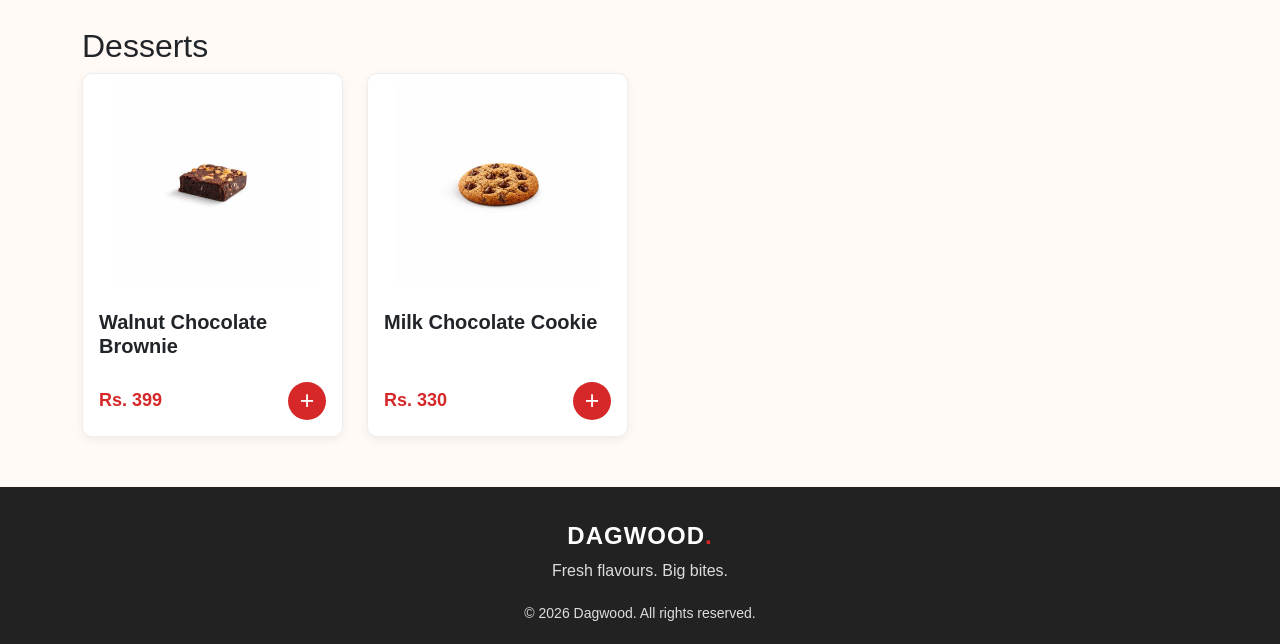
==== commit 9dfb71fa: "added product page, linked it cocktail sandwich" ====
--- a/assignment-2/index.html
+++ b/assignment-2/index.html
@@ -82,15 +82,22 @@
 
             <div class="col-12 col-md-6 col-lg-3">
                 <div class="product-card">
-                    <img src="imgs/Cocktail.jpg"
-                         alt="Cocktail sandwich with fries">
-                    <div class="product-info">
-                        <h5>Cocktail (With Fries)</h5>
-                        <div class="product-price-row">
-    <p>Rs. 870</p>
-    <button class="add-btn" type="button"
-            aria-label="Add Cocktail to cart">+</button>
-</div>
+                    <a href="product.html">
+                        <img src="imgs/Cocktail.jpg" alt="Cocktail sandwich">
+                    </a>
+                    
+                    <div class="product-info">
+                        <h5>
+                            <a href="product.html" class="product-name-link">
+                                Cocktail (With Fries)
+                            </a>
+                            
+                        </h5>
+                        <div class="product-price-row">
+                            <p>Rs. 870</p>
+                            <button class="add-btn" type="button"
+                                aria-label="Add Cocktail to cart">+</button>
+                        </div>
                     </div>
                 </div>
             </div>
@@ -102,10 +109,10 @@
                     <div class="product-info">
                         <h5>Fillet Steak (With Fries)</h5>
                         <div class="product-price-row">
-    <p>Rs. 850</p>
-    <button class="add-btn" type="button"
-            aria-label="Add Fillet Steak to cart">+</button>
-</div>
+                            <p>Rs. 850</p>
+                            <button class="add-btn" type="button"
+                                aria-label="Add Fillet Steak to cart">+</button>
+                        </div>
                     </div>
                 </div>
             </div>
--- a/assignment-2/style.css
+++ b/assignment-2/style.css
@@ -133,40 +133,57 @@
     margin-bottom: 12px;
 }
 
-/* Keep buttons aligned at the bottom */
+.product-name-link {
+    color: #222;
+    text-decoration: none;
+}
+
+.product-name-link:hover {
+    color: #d62828;
+}
+
+
+
+/* Price and circular plus button */
+.product-price-row {
+    display: flex;
+    align-items: center;
+    justify-content: space-between;
+    gap: 10px;
+    margin-top: auto;
+}
+
+.product-info p {
+    color: #d62828;
+    font-size: 18px;
+    font-weight: 700;
+    margin: 0;
+}
+
+/* Circular Add to Cart button */
 .add-btn {
-    width: 100%;
+    width: 38px;
+    height: 38px;
+    min-width: 38px;
+    padding: 0;
     margin-top: auto;
-    padding: 10px;
+    display: inline-flex;
+    align-items: center;
+    justify-content: center;
     background-color: #d62828;
-    color: white;
+    color: #ffffff;
     border: none;
-    border-radius: 5px;
-    font-weight: 600;
+    border-radius: 50%;
+    font-size: 25px;
+    font-weight: 400;
+    line-height: 1;
+    flex-shrink: 0;
     cursor: pointer;
 }
 
 .add-btn:hover {
     background-color: #a91e1e;
 }
-
-
-/* Add to Cart button */
-.add-btn {
-    width: 100%;
-    padding: 10px;
-    background-color: #d62828;
-    color: white;
-    border: none;
-    border-radius: 5px;
-    font-weight: 600;
-    cursor: pointer;
-}
-
-.add-btn:hover {
-    background-color: #a91e1e;
-}
-
 
 /* Footer */
 .site-footer {
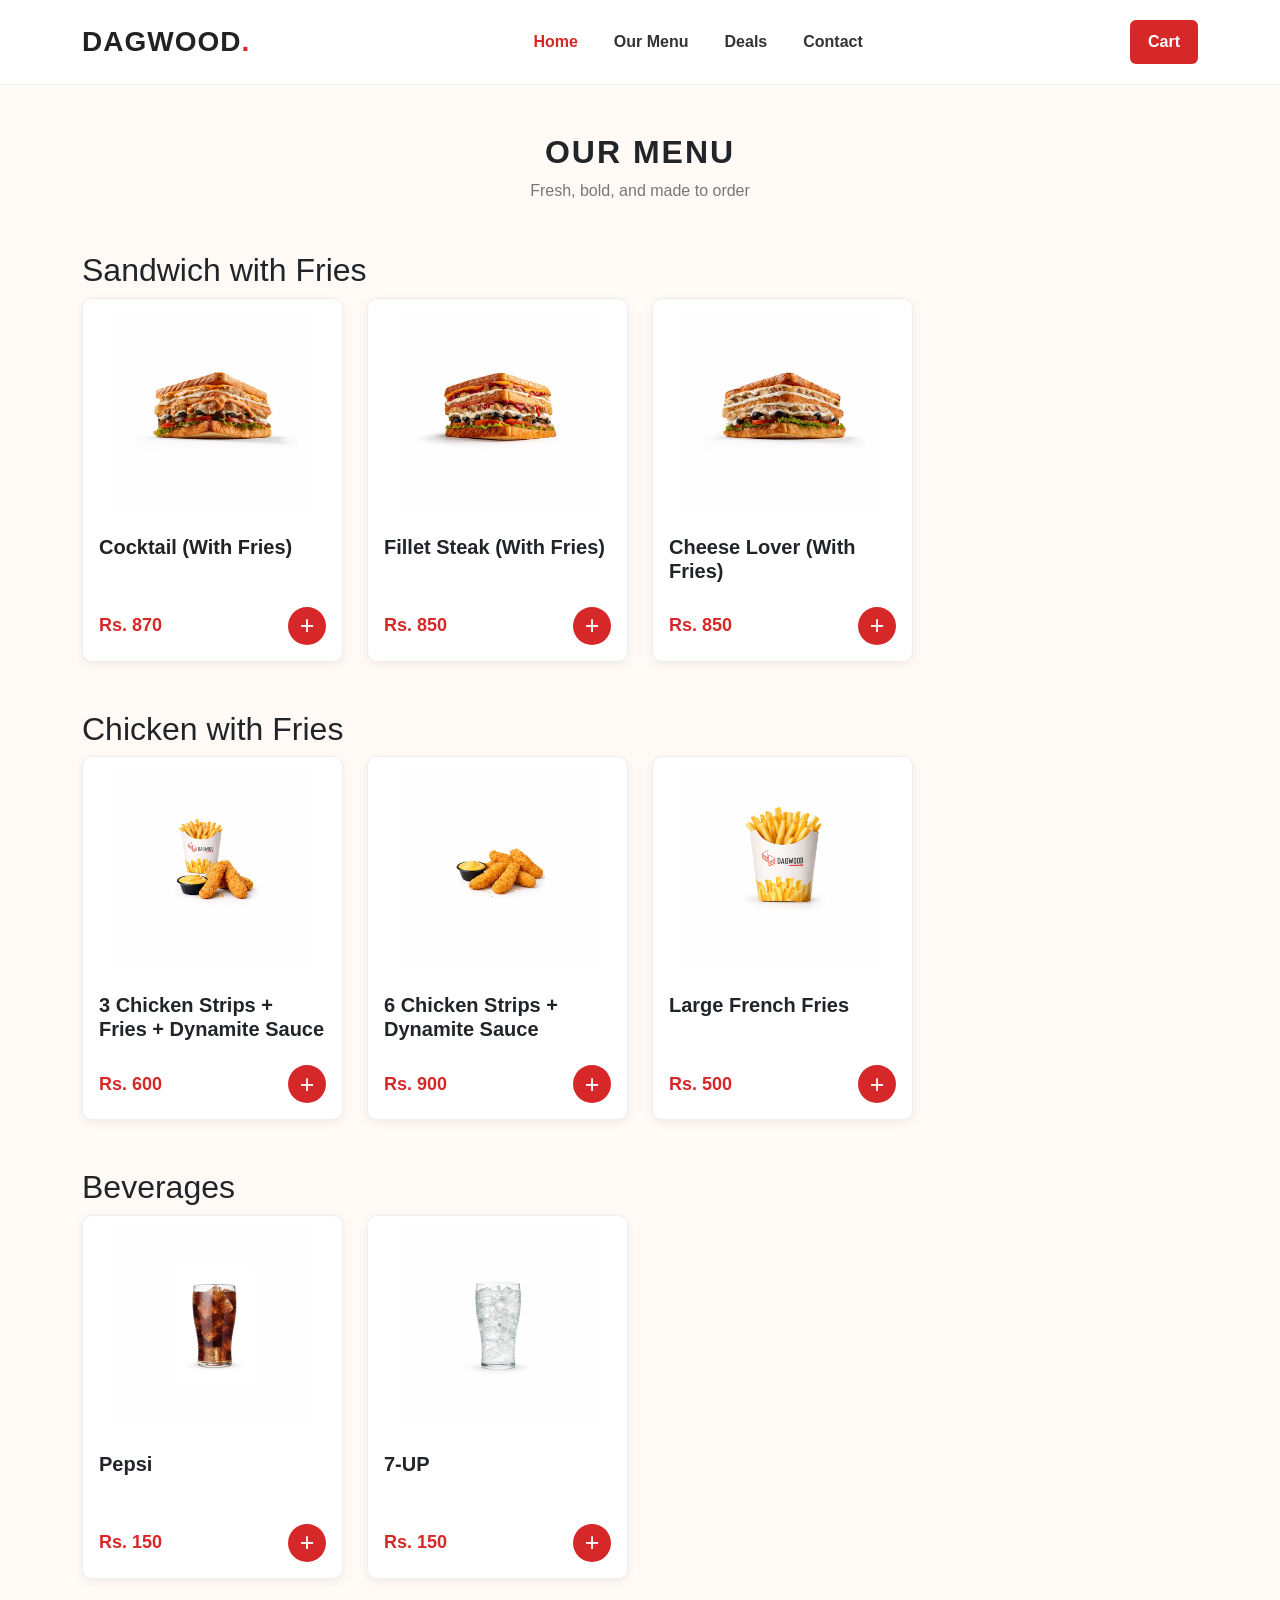
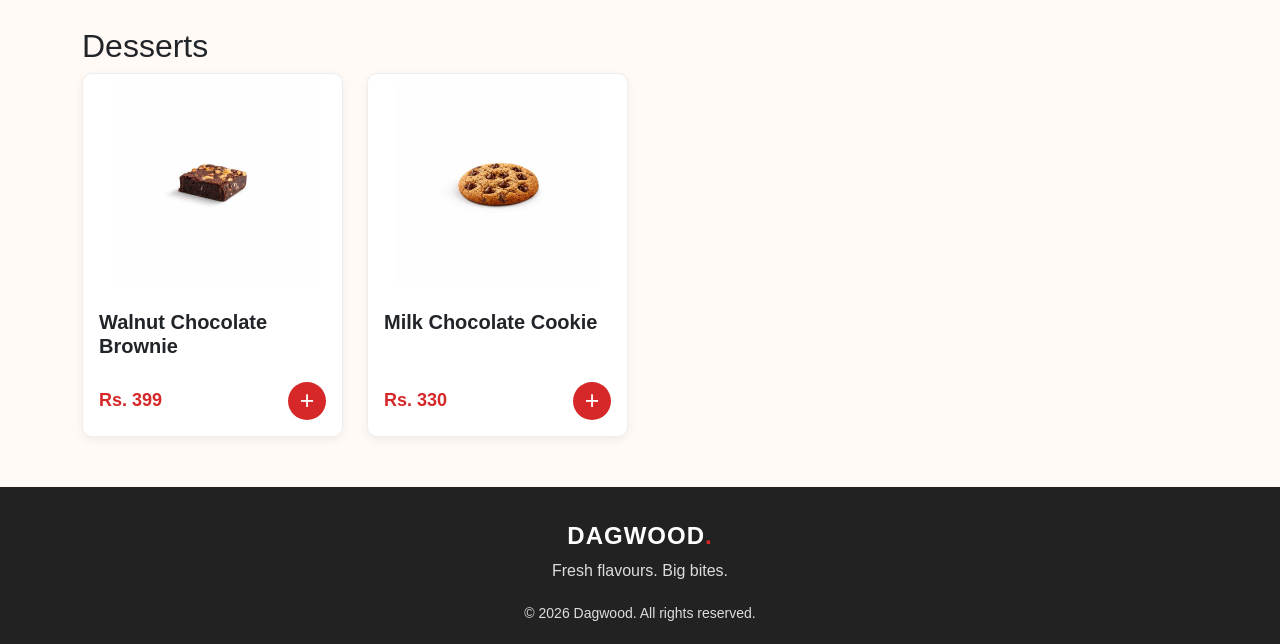
==== commit 6d27bd57: "removed cart icon" ====
--- a/assignment-2/index.html
+++ b/assignment-2/index.html
@@ -57,7 +57,7 @@
 
             <!-- Cart on the right -->
             <a class="cart-link" href="#cart">
-                🛒 Cart
+                Cart
             </a>
         </div>
 
--- a/assignment-2/style.css
+++ b/assignment-2/style.css
@@ -133,14 +133,7 @@
     margin-bottom: 12px;
 }
 
-.product-name-link {
-    color: #222;
-    text-decoration: none;
-}
-
-.product-name-link:hover {
-    color: #d62828;
-}
+
 
 
 
@@ -212,3 +205,99 @@
     margin-bottom: 0;
 }
 
+
+/* Product detail page */
+.product-detail-image {
+    width: 100%;
+    height: 420px;
+    object-fit: contain;
+    background-color: #ffffff;
+    border-radius: 10px;
+    padding: 15px;
+}
+
+.detail-category {
+    color: #d62828;
+    font-weight: 700;
+    font-size: 14px;
+    letter-spacing: 1px;
+}
+
+.detail-title {
+    font-size: 32px;
+    font-weight: 800;
+    margin-bottom: 15px;
+}
+
+.detail-price {
+    color: #d62828;
+    font-size: 26px;
+    font-weight: 800;
+}
+
+.detail-description {
+    color: #666666;
+    line-height: 1.8;
+}
+
+.quantity-control {
+    display: flex;
+    align-items: center;
+    gap: 15px;
+    margin: 25px 0;
+}
+
+.quantity-control label {
+    font-weight: 700;
+}
+
+.quantity-control input {
+    width: 75px;
+    padding: 8px;
+    border: 1px solid #dddddd;
+    border-radius: 5px;
+}
+
+.detail-add-btn {
+    width: 100%;
+    padding: 13px;
+    background-color: #d62828;
+    color: #ffffff;
+    border: none;
+    border-radius: 6px;
+    font-weight: 700;
+    cursor: pointer;
+}
+
+.detail-add-btn:hover {
+    background-color: #a91e1e;
+}
+
+.back-menu {
+    margin-top: 20px;
+}
+
+.back-menu a {
+    color: #d62828;
+    text-decoration: none;
+    font-weight: 600;
+}
+
+@media (max-width: 767.98px) {
+    .product-detail-image {
+        height: 300px;
+    }
+
+    .detail-title {
+        font-size: 27px;
+    }
+}
+
+.product-name-link {
+    color: #222;
+    text-decoration: none;
+}
+
+.product-name-link:hover {
+    color: #d62828;
+}
